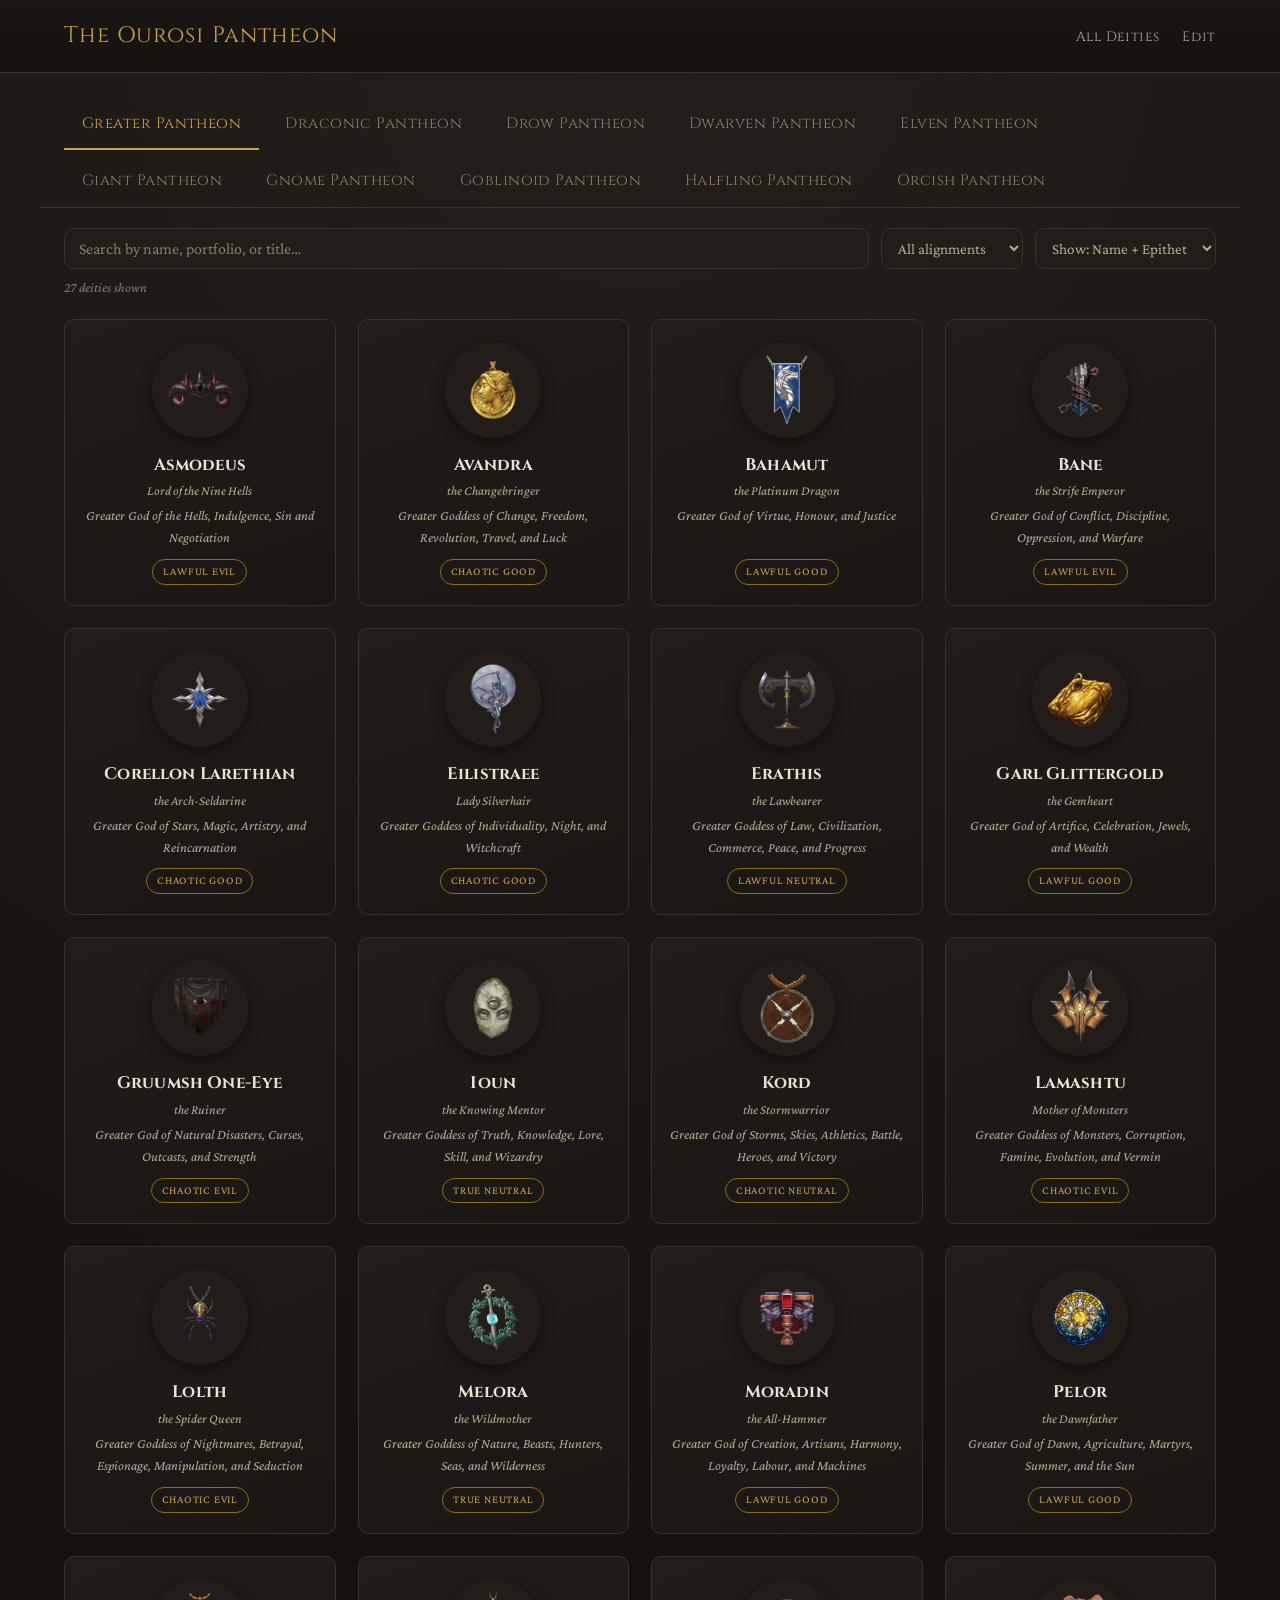
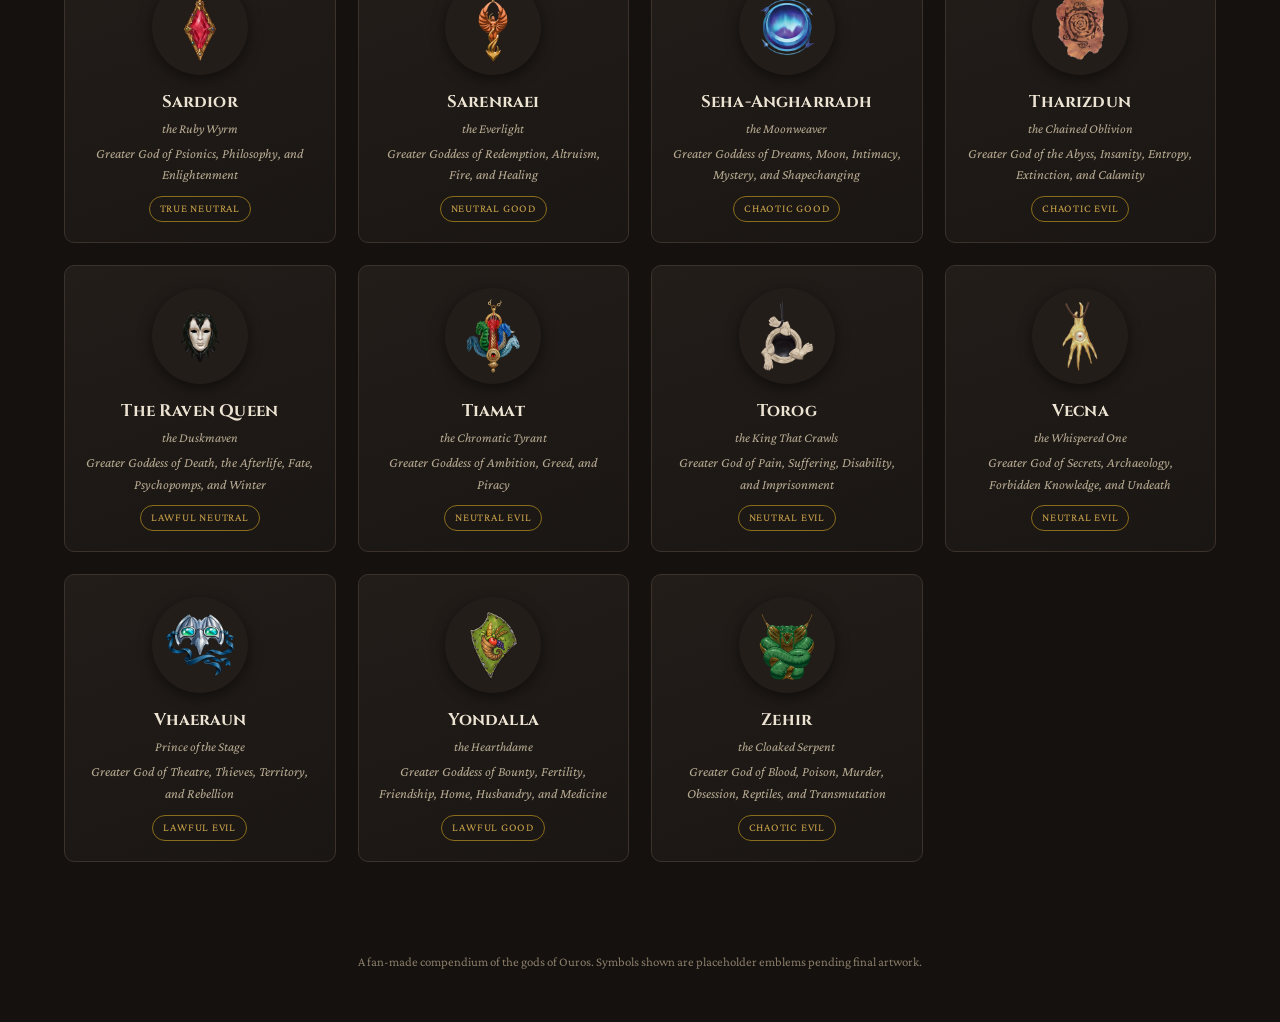
==== index.html @ 5922e7a0 "Added Pantheons" ====
<!DOCTYPE html>
<html lang="en">
<head>
<meta charset="UTF-8">
<meta name="viewport" content="width=device-width, initial-scale=1.0">
<title>Ourosi Pantheon — Deities of Ouros</title>
<meta name="description" content="A wiki of the gods of Ouros: alignment, portfolio, and the faiths that follow them.">
<link rel="stylesheet" href="assets/style.css?v=422775ca">
</head>
<body>

<header class="site-header">
  <div class="site-header-inner">
    <div class="site-title">
      <span>The Ourosi Pantheon</span>
    </div>
    <nav class="site-nav">
      <a href="index.html">All Deities</a>
      <a href="admin.html">Edit</a>
    </nav>
  </div>
</header>

<div class="pantheon-tabs" id="pantheon-tabs">
  <button type="button" class="pantheon-tab active" data-pantheon="greater">Greater Pantheon</button>
  <button type="button" class="pantheon-tab" data-pantheon="draconic">Draconic Pantheon</button>
  <button type="button" class="pantheon-tab" data-pantheon="drow">Drow Pantheon</button>
  <button type="button" class="pantheon-tab" data-pantheon="dwarven">Dwarven Pantheon</button>
  <button type="button" class="pantheon-tab" data-pantheon="elven">Elven Pantheon</button>
  <button type="button" class="pantheon-tab" data-pantheon="giant">Giant Pantheon</button>
  <button type="button" class="pantheon-tab" data-pantheon="gnome">Gnome Pantheon</button>
  <button type="button" class="pantheon-tab" data-pantheon="goblinoid">Goblinoid Pantheon</button>
  <button type="button" class="pantheon-tab" data-pantheon="halfling">Halfling Pantheon</button>
  <button type="button" class="pantheon-tab" data-pantheon="orcish">Orcish Pantheon</button>
</div>

<div class="controls">
  <input type="search" id="search" class="search-input" placeholder="Search by name, portfolio, or title…" autocomplete="off">
  <select id="alignment-filter" class="filter-select">
    <option value="">All alignments</option>
  </select>
  <select id="name-mode" class="filter-select" title="How deity names are shown on this page">
    <option value="name">Show: Name only</option>
    <option value="epithet">Show: Epithet only</option>
    <option value="both" selected>Show: Name + Epithet</option>
  </select>
</div>
<p class="result-count" id="result-count"></p>

<main>
  <div class="deity-grid" id="deity-grid">
    <!-- populated by app.js -->
  </div>
</main>

<footer class="site-footer">
  A fan-made compendium of the gods of Ouros. Symbols shown are placeholder emblems pending final artwork.
</footer>

<script src="assets/app.js?v=f6612870"></script>
</body>
</html>
---- assets/style.css ----
@import url('https://fonts.googleapis.com/css2?family=Cinzel:wght@500;700&family=Crimson+Pro:ital,wght@0,400;0,600;1,400&display=swap');

:root {
  --bg: #14110f;
  --bg-elevated: #1c1815;
  --panel: #221d19;
  --border: #3a322b;
  --ink: #ece3d2;
  --ink-dim: #b8ab93;
  --ink-faint: #8a7d68;
  --accent: #c9a24a;
  --accent-dim: #8a6d1a;
  --link: #d8bd7c;
  --shadow: rgba(0, 0, 0, 0.5);
  --radius: 10px;
  --serif: 'Crimson Pro', Georgia, 'Times New Roman', serif;
  --display: 'Cinzel', Georgia, serif;
}

* { box-sizing: border-box; }

html { scroll-behavior: smooth; }

body {
  margin: 0;
  background: radial-gradient(circle at 50% 0%, #241f1a 0%, var(--bg) 60%);
  color: var(--ink);
  font-family: var(--serif);
  line-height: 1.6;
  min-height: 100vh;
}

a { color: var(--link); text-decoration: none; }
a:hover { text-decoration: underline; }

/* ---------- Header ---------- */
.site-header {
  border-bottom: 1px solid var(--border);
  background: linear-gradient(180deg, #1a1613 0%, #14110f 100%);
  position: sticky;
  top: 0;
  z-index: 20;
}

.site-header-inner {
  max-width: 1200px;
  margin: 0 auto;
  padding: 18px 24px;
  display: flex;
  align-items: center;
  justify-content: space-between;
  gap: 16px;
}

.site-title {
  font-family: var(--display);
  font-size: 1.4rem;
  letter-spacing: 0.04em;
  color: var(--accent);
  display: flex;
  align-items: center;
  gap: 10px;
}

.site-title .glyph {
  width: 28px;
  height: 28px;
  border-radius: 50%;
  border: 1.5px solid var(--accent-dim);
}

.site-nav a {
  color: var(--ink-dim);
  font-family: var(--display);
  font-size: 0.85rem;
  letter-spacing: 0.05em;
  margin-left: 20px;
}
.site-nav a:hover { color: var(--accent); text-decoration: none; }

/* ---------- Search / filter bar ---------- */
/* ---------- Pantheon tabs ---------- */
.pantheon-tabs {
  max-width: 1200px;
  margin: 28px auto 0;
  padding: 0 24px;
  display: flex;
  flex-wrap: wrap;
  row-gap: 4px;
  gap: 8px;
  border-bottom: 1px solid var(--border);
}

.pantheon-tab {
  background: none;
  border: none;
  color: var(--ink-faint);
  font-family: var(--display);
  font-size: 0.95rem;
  letter-spacing: 0.03em;
  padding: 12px 18px 14px;
  cursor: pointer;
  border-bottom: 2px solid transparent;
  transition: color 0.15s ease, border-color 0.15s ease;
}

.pantheon-tab:hover {
  color: var(--ink-dim);
}

.pantheon-tab.active {
  color: var(--accent);
  border-bottom-color: var(--accent);
}

.controls {
  max-width: 1200px;
  margin: 20px auto 8px;
  padding: 0 24px;
  display: flex;
  flex-wrap: wrap;
  gap: 12px;
  align-items: center;
}

.search-input {
  flex: 1 1 260px;
  background: var(--panel);
  border: 1px solid var(--border);
  color: var(--ink);
  padding: 11px 14px;
  border-radius: var(--radius);
  font-family: var(--serif);
  font-size: 1rem;
}
.search-input::placeholder { color: var(--ink-faint); }
.search-input:focus { outline: none; border-color: var(--accent-dim); }

.filter-select {
  background: var(--panel);
  border: 1px solid var(--border);
  color: var(--ink-dim);
  padding: 10px 12px;
  border-radius: var(--radius);
  font-family: var(--serif);
  font-size: 0.95rem;
}

.result-count {
  color: var(--ink-faint);
  font-size: 0.85rem;
  font-style: italic;
  padding: 0 24px;
  max-width: 1200px;
  margin: 0 auto;
}

/* ---------- Landing grid ---------- */
.deity-grid {
  max-width: 1200px;
  margin: 20px auto 60px;
  padding: 0 24px;
  display: grid;
  grid-template-columns: repeat(auto-fill, minmax(220px, 1fr));
  gap: 22px;
}

.deity-card {
  background: linear-gradient(160deg, var(--panel) 0%, #1a1613 100%);
  border: 1px solid var(--border);
  border-radius: var(--radius);
  padding: 22px 18px 20px;
  display: flex;
  flex-direction: column;
  align-items: center;
  text-align: center;
  transition: transform 0.15s ease, border-color 0.15s ease, box-shadow 0.15s ease;
  cursor: pointer;
}

.deity-card:hover {
  transform: translateY(-4px);
  border-color: var(--accent-dim);
  box-shadow: 0 10px 24px var(--shadow);
}

.deity-card .symbol {
  width: 96px;
  height: 96px;
  border-radius: 50%;
  margin-bottom: 14px;
  box-shadow: 0 4px 14px var(--shadow);
  background: var(--panel);
  object-fit: contain;
  padding: 8px;
  box-sizing: border-box;
}

.deity-card h2 {
  font-family: var(--display);
  font-size: 1.05rem;
  margin: 0 0 4px;
  color: var(--ink);
  font-weight: 700;
  letter-spacing: 0.01em;
}

.card-name .epithet-line {
  display: block;
  font-family: var(--serif);
  font-style: italic;
  font-weight: 400;
  font-size: 0.82rem;
  color: var(--ink-dim);
  letter-spacing: 0;
  margin-top: 2px;
}

.deity-card .portfolio {
  font-size: 0.85rem;
  color: var(--ink-dim);
  font-style: italic;
  margin: 0 0 10px;
}

.deity-card .alignment-tag {
  font-size: 0.7rem;
  letter-spacing: 0.07em;
  text-transform: uppercase;
  color: var(--accent);
  border: 1px solid var(--accent-dim);
  border-radius: 20px;
  padding: 3px 10px;
  margin-top: auto;
}

.no-results {
  grid-column: 1 / -1;
  text-align: center;
  color: var(--ink-faint);
  font-style: italic;
  padding: 40px 0;
}

/* ---------- Deity page ---------- */
.deity-page {
  max-width: 880px;
  margin: 0 auto;
  padding: 40px 24px 80px;
}

.breadcrumb {
  font-size: 0.85rem;
  color: var(--ink-faint);
  margin-bottom: 24px;
}

/* ---------- Multi-aspect deity tabs ---------- */
.aspect-tabs {
  display: flex;
  gap: 8px;
  margin-bottom: 20px;
  border-bottom: 1px solid var(--border);
}

.aspect-tab {
  background: none;
  border: none;
  color: var(--ink-faint);
  font-family: var(--display);
  font-size: 0.95rem;
  letter-spacing: 0.03em;
  padding: 10px 16px 12px;
  cursor: pointer;
  border-bottom: 2px solid transparent;
  transition: color 0.15s ease, border-color 0.15s ease;
}

.aspect-tab:hover {
  color: var(--ink-dim);
}

.aspect-tab.active {
  color: var(--accent);
  border-bottom-color: var(--accent);
}

.deity-hero {
  display: flex;
  gap: 28px;
  align-items: center;
  padding-bottom: 28px;
  border-bottom: 1px solid var(--border);
  margin-bottom: 28px;
  flex-wrap: wrap;
}

.deity-hero .symbol {
  width: 150px;
  height: 150px;
  border-radius: 50%;
  flex-shrink: 0;
  box-shadow: 0 6px 20px var(--shadow);
  background: var(--panel);
  object-fit: contain;
  padding: 12px;
  box-sizing: border-box;
}

.deity-hero-text h1 {
  font-family: var(--display);
  font-size: 1.9rem;
  margin: 0 0 6px;
  color: var(--accent);
}

.deity-hero-text .portfolio {
  font-style: italic;
  color: var(--ink-dim);
  margin: 0 0 12px;
  font-size: 1.05rem;
}

.meta-row {
  display: flex;
  flex-wrap: wrap;
  gap: 8px 10px;
  margin-top: 8px;
}

.meta-pill {
  font-size: 0.72rem;
  letter-spacing: 0.04em;
  text-transform: uppercase;
  padding: 4px 11px;
  border-radius: 20px;
  border: 1px solid var(--border);
  color: var(--ink-dim);
  background: rgba(255,255,255,0.02);
}

.meta-pill.alignment { border-color: var(--accent-dim); color: var(--accent); }

.infobox {
  background: var(--panel);
  border: 1px solid var(--border);
  border-radius: var(--radius);
  padding: 18px 22px;
  margin-bottom: 30px;
  font-size: 0.95rem;
}

.infobox dl {
  display: grid;
  grid-template-columns: max-content 1fr;
  gap: 6px 16px;
  margin: 0;
}

.infobox dt {
  color: var(--ink-faint);
  font-family: var(--display);
  font-size: 0.72rem;
  letter-spacing: 0.05em;
  text-transform: uppercase;
  align-self: baseline;
  padding-top: 2px;
}

.infobox dd {
  margin: 0;
  color: var(--ink);
}

.deity-section { margin-bottom: 36px; }

.deity-section h2 {
  font-family: var(--display);
  font-size: 1.15rem;
  color: var(--accent);
  letter-spacing: 0.03em;
  border-bottom: 1px solid var(--border);
  padding-bottom: 8px;
  margin-bottom: 16px;
}

.intro p {
  margin: 0 0 14px;
  font-size: 1.05rem;
  color: var(--ink);
}
.intro p:last-child { margin-bottom: 0; }

.commandments {
  list-style: none;
  margin: 0;
  padding: 0;
}

.commandments li {
  position: relative;
  padding: 10px 0 10px 30px;
  border-bottom: 1px solid var(--border);
  font-size: 1rem;
}
.commandments li:last-child { border-bottom: none; }

.commandments li::before {
  content: "✦";
  position: absolute;
  left: 0;
  top: 10px;
  color: var(--accent-dim);
  font-size: 0.85rem;
}

.pantheon-title {
  font-family: var(--serif);
  font-style: italic;
  color: var(--ink-dim);
  margin: -6px 0 16px;
  font-size: 0.95rem;
}

.pantheon-grid {
  display: grid;
  grid-template-columns: repeat(auto-fill, minmax(200px, 1fr));
  gap: 12px;
}

.pantheon-member {
  background: var(--panel);
  border: 1px solid var(--border);
  border-radius: 8px;
  padding: 12px 14px;
  font-size: 0.9rem;
  display: flex;
  align-items: flex-start;
  gap: 10px;
}

.pantheon-member .m-symbol {
  width: 36px;
  height: 36px;
  border-radius: 50%;
  object-fit: contain;
  background: var(--bg);
  padding: 5px;
  box-sizing: border-box;
  flex-shrink: 0;
}

.pantheon-member .m-text {
  min-width: 0;
}

.pantheon-member .m-name {
  font-family: var(--display);
  font-size: 0.88rem;
  color: var(--ink);
  display: block;
  margin-bottom: 4px;
}

.pantheon-member a.m-name { color: var(--link); }
.pantheon-member a.m-name:hover { color: var(--accent); }

.pantheon-member .m-blurb {
  color: var(--ink-faint);
  font-size: 0.82rem;
  line-height: 1.45;
  display: block;
}

.pantheon-member.no-page {
  opacity: 0.72;
  border-style: dashed;
}

.deity-card.no-page {
  opacity: 0.72;
  border-style: dashed;
}

.stub-tag {
  display: inline-block;
  font-size: 0.62rem;
  letter-spacing: 0.06em;
  text-transform: uppercase;
  color: var(--ink-faint);
  border: 1px solid var(--border);
  border-radius: 10px;
  padding: 1px 7px;
  margin-left: 8px;
  vertical-align: middle;
}

.empty-note {
  color: var(--ink-faint);
  font-style: italic;
  font-size: 0.92rem;
}

.back-link {
  display: inline-block;
  margin-top: 20px;
  font-family: var(--display);
  font-size: 0.85rem;
  letter-spacing: 0.03em;
  color: var(--ink-dim);
}
.back-link:hover { color: var(--accent); }

/* ---------- Footer ---------- */
.site-footer {
  text-align: center;
  color: var(--ink-faint);
  font-size: 0.8rem;
  padding: 30px 24px 50px;
}

/* ---------- Responsive ---------- */
@media (max-width: 600px) {
  .deity-hero { flex-direction: column; text-align: center; }
  .meta-row { justify-content: center; }
  .infobox dl { grid-template-columns: 1fr; }
  .infobox dt { padding-top: 8px; }
}
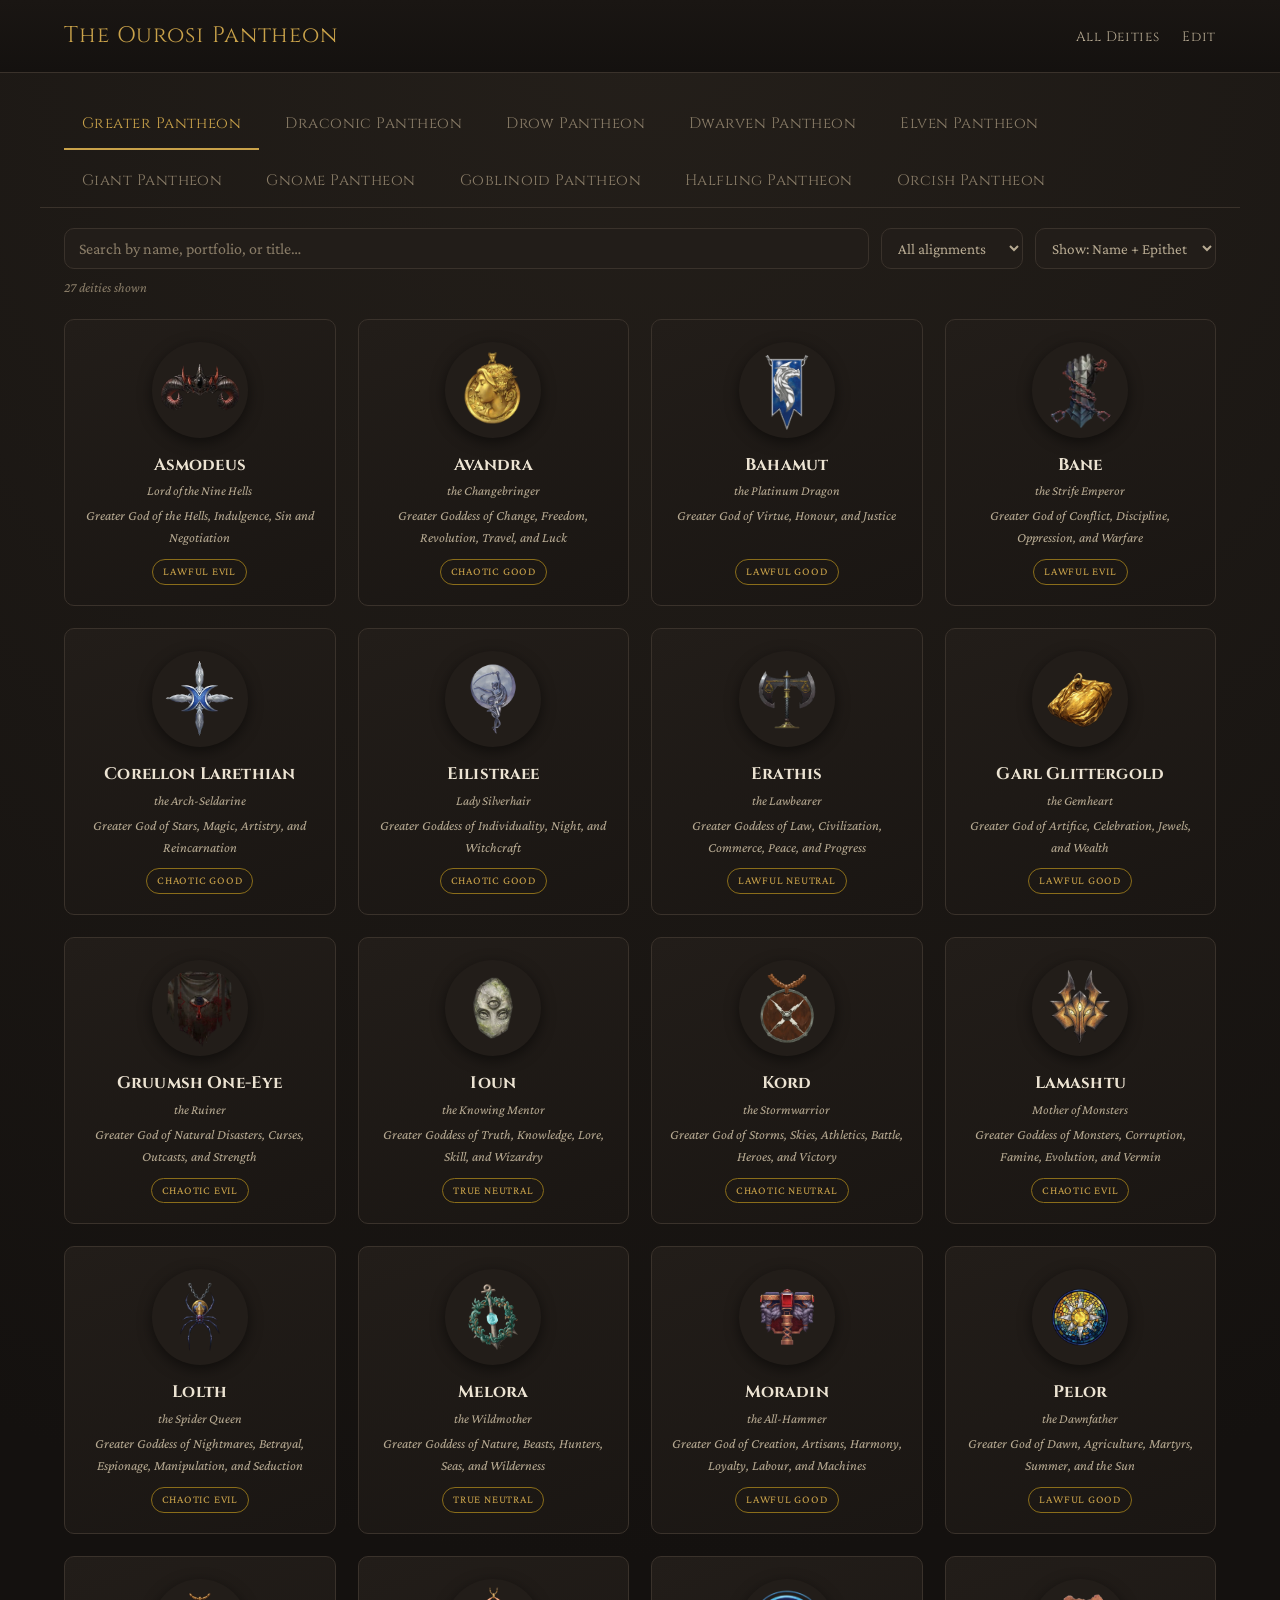
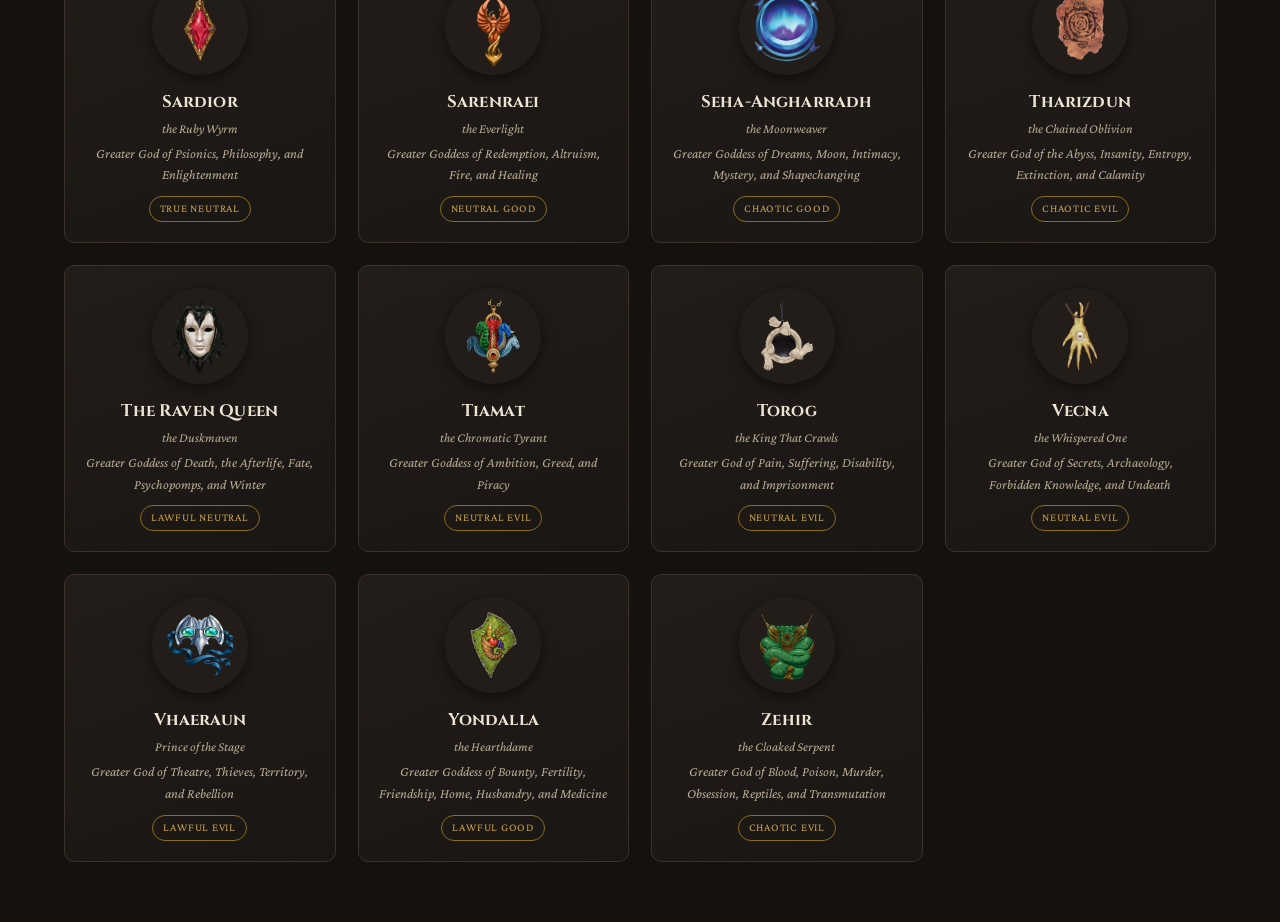
==== commit 7bd1ef3b: "GG Symbols" ====
--- a/index.html
+++ b/index.html
@@ -15,7 +15,7 @@
       <span>The Ourosi Pantheon</span>
     </div>
     <nav class="site-nav">
-      <a href="index.html">All Deities</a>
+      <a href="index.html?pantheon=all">All Deities</a>
       <a href="admin.html">Edit</a>
     </nav>
   </div>
@@ -53,10 +53,6 @@
   </div>
 </main>
 
-<footer class="site-footer">
-  A fan-made compendium of the gods of Ouros. Symbols shown are placeholder emblems pending final artwork.
-</footer>
-
-<script src="assets/app.js?v=f6612870"></script>
+<script src="assets/app.js?v=fe73be15"></script>
 </body>
 </html>
